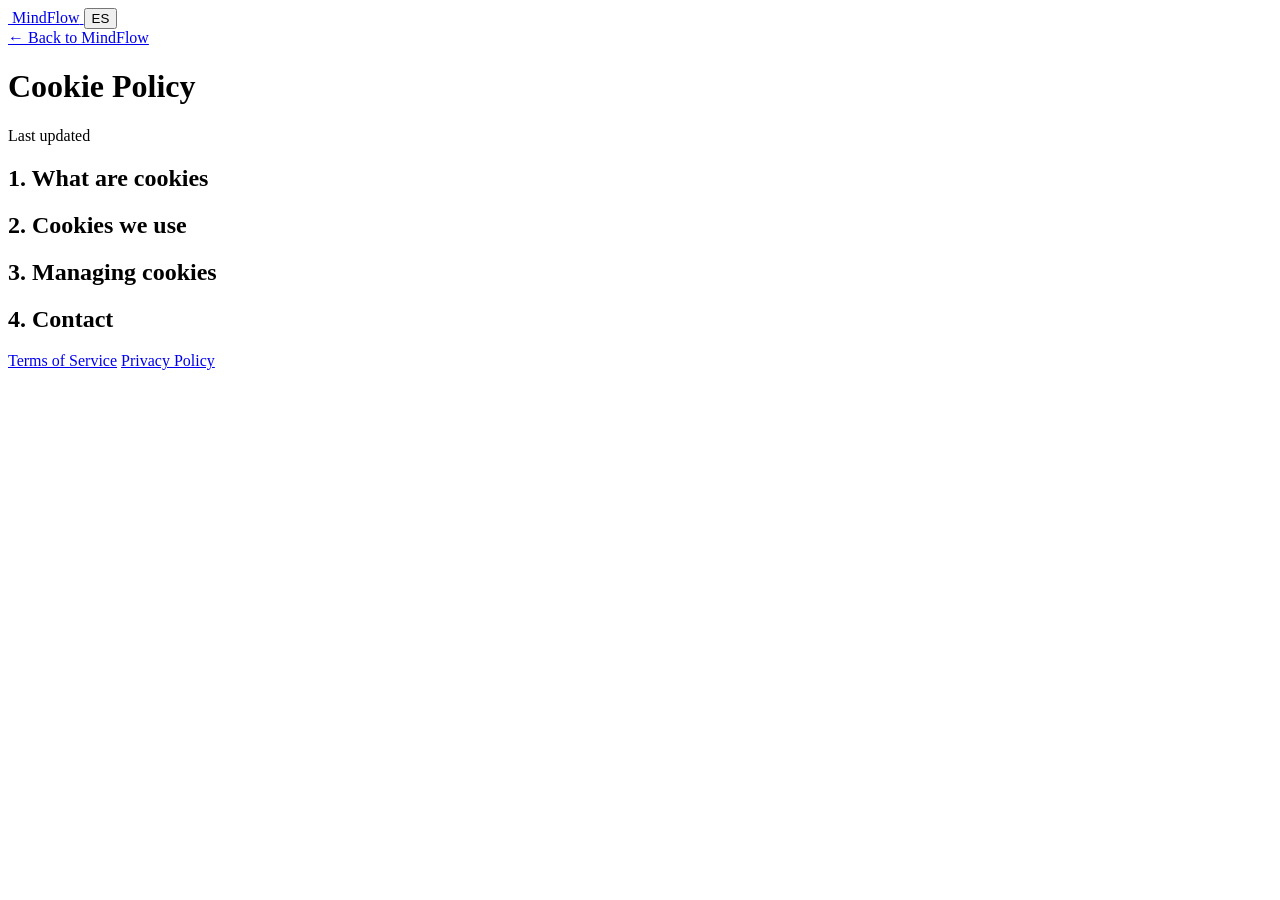
==== assets/legal/cookies.html @ 1a59778f "Add: cookie policy HTML document" ====
<!DOCTYPE html>
<html lang="en">
<head>
	<meta charset="UTF-8" />
	<meta name="viewport" content="width=device-width, initial-scale=1.0" />
	<title data-i18n="legalPages.cookies.title">Cookie Policy</title>
	<link rel="preconnect" href="https://fonts.googleapis.com" />
	<link rel="preconnect" href="https://fonts.gstatic.com" crossorigin />
	<link href="https://fonts.googleapis.com/css2?family=Inter:wght@400;500;600;700;800&display=swap" rel="stylesheet" />
	<link rel="stylesheet" href="../assets/styles.css" />
</head>
<body class="legal-page" data-legal-doc="cookies">
	<header class="legal-header">
		<a href="../index.html" class="navbar__logo">
			<img src="../assets/images/MindFlow_logo.png" alt="" class="logo-image" />
			<span class="logo-text">MindFlow</span>
		</a>
		<button type="button" class="lang-switch" data-lang-toggle aria-label="Switch language">
			<span data-i18n="lang.switch">ES</span>
		</button>
	</header>

	<main class="legal-doc">
		<a href="../index.html" class="legal-doc__back" data-i18n="legalPages.back">← Back to MindFlow</a>
		<h1 class="legal-doc__title" data-i18n="legalPages.cookies.title">Cookie Policy</h1>
		<p class="legal-doc__updated" data-i18n="legalPages.cookies.updated">Last updated</p>

		<article class="legal-doc__section">
			<h2 data-i18n="legalPages.cookies.s1Title">1. What are cookies</h2>
			<p data-i18n="legalPages.cookies.s1Text"></p>
		</article>
		<article class="legal-doc__section">
			<h2 data-i18n="legalPages.cookies.s2Title">2. Cookies we use</h2>
			<p data-i18n="legalPages.cookies.s2Text"></p>
		</article>
		<article class="legal-doc__section">
			<h2 data-i18n="legalPages.cookies.s3Title">3. Managing cookies</h2>
			<p data-i18n="legalPages.cookies.s3Text"></p>
		</article>
		<article class="legal-doc__section">
			<h2 data-i18n="legalPages.cookies.s4Title">4. Contact</h2>
			<p data-i18n="legalPages.cookies.s4Text"></p>
		</article>

		<nav class="legal-doc__nav" aria-label="Legal documents">
			<a href="terms.html" data-i18n="footer.terms">Terms of Service</a>
			<a href="privacy.html" data-i18n="footer.privacy">Privacy Policy</a>
		</nav>
	</main>

	<script src="../assets/script.js"></script>
</body>
</html>
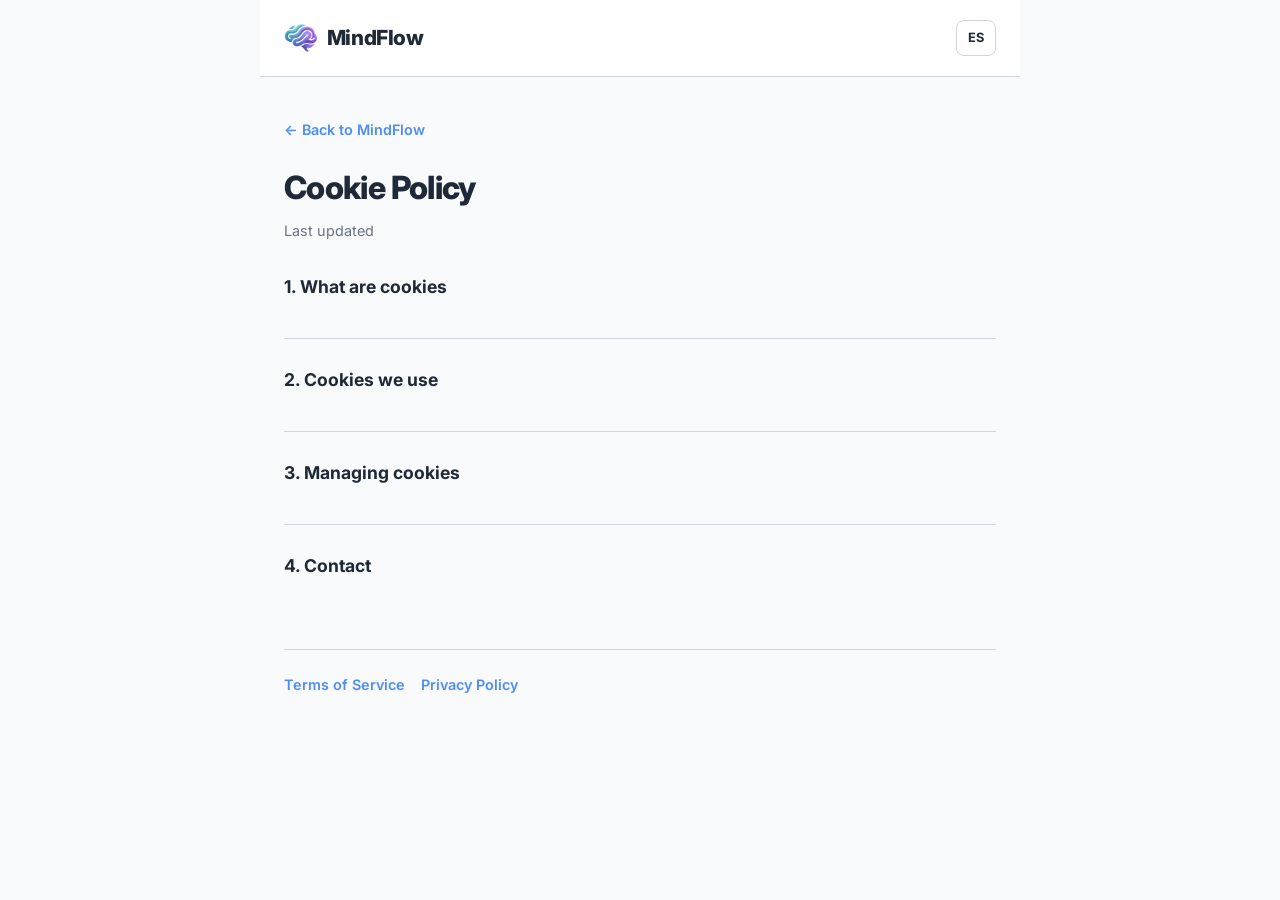
==== commit 75bec11e: "Update cookies.html" ====
--- a/assets/legal/cookies.html
+++ b/assets/legal/cookies.html
@@ -7,12 +7,12 @@
 	<link rel="preconnect" href="https://fonts.googleapis.com" />
 	<link rel="preconnect" href="https://fonts.gstatic.com" crossorigin />
 	<link href="https://fonts.googleapis.com/css2?family=Inter:wght@400;500;600;700;800&display=swap" rel="stylesheet" />
-	<link rel="stylesheet" href="../assets/styles.css" />
+	<link rel="stylesheet" href="../styles.css" />
 </head>
 <body class="legal-page" data-legal-doc="cookies">
 	<header class="legal-header">
-		<a href="../index.html" class="navbar__logo">
-			<img src="../assets/images/MindFlow_logo.png" alt="" class="logo-image" />
+		<a href="../../index.html" class="navbar__logo">
+			<img src="../images/MindFlow_logo.png" alt="" class="logo-image" />
 			<span class="logo-text">MindFlow</span>
 		</a>
 		<button type="button" class="lang-switch" data-lang-toggle aria-label="Switch language">
@@ -21,7 +21,7 @@
 	</header>
 
 	<main class="legal-doc">
-		<a href="../index.html" class="legal-doc__back" data-i18n="legalPages.back">← Back to MindFlow</a>
+		<a href="../../index.html" class="legal-doc__back" data-i18n="legalPages.back">← Back to MindFlow</a>
 		<h1 class="legal-doc__title" data-i18n="legalPages.cookies.title">Cookie Policy</h1>
 		<p class="legal-doc__updated" data-i18n="legalPages.cookies.updated">Last updated</p>
 
--- a/assets/styles.css
+++ b/assets/styles.css
@@ -0,0 +1,2014 @@
+:root {
+	--primary-blue: #4f8df5;
+	--primary-blue-dark: #3b7ae8;
+	--soft-green: #6ed3a3;
+	--accent-purple: #7c3aed;
+	--background: #f8fafc;
+	--surface-white: #ffffff;
+	--surface-blue: #e8f0fe;
+	--surface-mint: #e6f7ef;
+	--surface-violet: #ede9fe;
+	--surface-hero-top: #dce8ff;
+	--white: #ffffff;
+	--dark-text: #1f2937;
+	--gray-text: #6b7280;
+	--borders: #d1d5db;
+	--section-border: #cbd5e1;
+	--shadow-sm: 0 4px 14px rgba(31, 41, 55, 0.06);
+	--shadow-md: 0 12px 32px rgba(79, 141, 245, 0.14);
+	--shadow-lg: 0 24px 48px rgba(31, 41, 55, 0.12);
+	--ease-out-expo: cubic-bezier(0.16, 1, 0.3, 1);
+	--ease-spring: cubic-bezier(0.34, 1.56, 0.64, 1);
+}
+
+* {
+	box-sizing: border-box;
+	margin: 0;
+	padding: 0;
+}
+
+html,
+body {
+	width: 100%;
+}
+
+html {
+	scroll-behavior: smooth;
+}
+
+body {
+	font-family: "Inter", Arial, sans-serif;
+	background-color: var(--background);
+	color: var(--dark-text);
+	line-height: 1.5;
+}
+
+@media (prefers-reduced-motion: reduce) {
+	html {
+		scroll-behavior: auto;
+	}
+
+	*,
+	*::before,
+	*::after {
+		animation-duration: 0.01ms !important;
+		animation-iteration-count: 1 !important;
+		transition-duration: 0.01ms !important;
+	}
+}
+
+img {
+	display: block;
+	max-width: 100%;
+}
+
+a {
+	color: inherit;
+	text-decoration: none;
+}
+
+button {
+	font: inherit;
+}
+
+main,
+header,
+footer,
+section,
+nav {
+	width: 100%;
+}
+
+.site-header {
+	position: sticky;
+	top: 0;
+	z-index: 100;
+	background-color: rgba(255, 255, 255, 0.72);
+	border-bottom: 1px solid transparent;
+	backdrop-filter: blur(10px);
+	-webkit-backdrop-filter: blur(10px);
+	transition:
+		background-color 0.35s var(--ease-out-expo),
+		border-color 0.35s var(--ease-out-expo),
+		box-shadow 0.35s var(--ease-out-expo);
+}
+
+.site-header.is-scrolled {
+	background-color: rgba(255, 255, 255, 0.92);
+	border-bottom-color: var(--borders);
+	box-shadow: var(--shadow-sm);
+}
+
+.navbar {
+	max-width: 1200px;
+	margin: 0 auto;
+	padding: 1rem 1.5rem;
+	display: flex;
+	align-items: center;
+	justify-content: space-between;
+	gap: 1.5rem;
+}
+
+.navbar__logo {
+	display: inline-flex;
+	align-items: center;
+	gap: 0.55rem;
+	color: var(--dark-text);
+}
+
+.logo-image {
+	height: 34px;
+	width: auto;
+	object-fit: contain;
+}
+
+.logo-text {
+	font-size: 1.3rem;
+	font-weight: 800;
+	letter-spacing: -0.02em;
+}
+.navbar__menu {
+	list-style: none;
+	display: flex;
+	align-items: center;
+	gap: 2rem;
+}
+
+.navbar__menu a {
+	font-size: 0.95rem;
+	font-weight: 500;
+	color: var(--gray-text);
+	position: relative;
+	transition: color 0.25s ease;
+}
+
+.navbar__menu a::after {
+	content: "";
+	position: absolute;
+	left: 0;
+	bottom: -0.35rem;
+	width: 100%;
+	height: 2px;
+	background: linear-gradient(90deg, var(--primary-blue), var(--soft-green));
+	border-radius: 2px;
+	transform: scaleX(0);
+	transform-origin: left;
+	transition: transform 0.3s var(--ease-out-expo);
+}
+
+.navbar__menu a:hover,
+.navbar__menu a.is-active {
+	color: var(--dark-text);
+}
+
+.navbar__menu a:hover::after,
+.navbar__menu a.is-active::after {
+	transform: scaleX(1);
+}
+
+.navbar__actions {
+	display: flex;
+	align-items: center;
+	gap: 1rem;
+}
+
+.navbar__login {
+	font-size: 0.95rem;
+	font-weight: 600;
+	color: var(--dark-text);
+}
+
+.btn-signup {
+	display: inline-flex;
+	align-items: center;
+	justify-content: center;
+	padding: 0.65rem 1.1rem;
+	border-radius: 0.65rem;
+	background: linear-gradient(135deg, var(--primary-blue), #5b9cf8);
+	color: var(--white);
+	font-size: 0.92rem;
+	font-weight: 600;
+	border: 1px solid transparent;
+	box-shadow: 0 4px 14px rgba(79, 141, 245, 0.35);
+	transition:
+		transform 0.25s var(--ease-spring),
+		box-shadow 0.25s ease,
+		filter 0.25s ease;
+}
+
+.btn-signup:hover {
+	transform: translateY(-2px);
+	box-shadow: 0 8px 22px rgba(79, 141, 245, 0.45);
+	filter: brightness(1.05);
+}
+
+main {
+	scroll-snap-type: y proximity;
+}
+
+@media (prefers-reduced-motion: reduce) {
+	main {
+		scroll-snap-type: none;
+	}
+}
+
+.hero {
+	width: 100%;
+	position: relative;
+	overflow: hidden;
+}
+
+.hero__blobs {
+	position: absolute;
+	inset: 0;
+	pointer-events: none;
+	overflow: hidden;
+}
+
+.hero__blob {
+	position: absolute;
+	border-radius: 50%;
+	filter: blur(60px);
+	opacity: 0.55;
+	animation: blobFloat 14s ease-in-out infinite;
+}
+
+.hero__blob--1 {
+	width: 420px;
+	height: 420px;
+	background: rgba(79, 141, 245, 0.45);
+	top: -8%;
+	right: -5%;
+}
+
+.hero__blob--2 {
+	width: 320px;
+	height: 320px;
+	background: rgba(110, 211, 163, 0.4);
+	bottom: 5%;
+	left: -8%;
+	animation-delay: -4s;
+}
+
+.hero__blob--3 {
+	width: 260px;
+	height: 260px;
+	background: rgba(124, 58, 237, 0.25);
+	top: 40%;
+	left: 35%;
+	animation-delay: -7s;
+}
+
+.hero-animate .hero__badge {
+	animation: fadeUp 0.7s var(--ease-out-expo) 0.1s both;
+}
+
+.hero-animate .hero__heading {
+	animation: fadeUp 0.8s var(--ease-out-expo) 0.2s both;
+}
+
+.hero-animate .hero__description {
+	animation: fadeUp 0.8s var(--ease-out-expo) 0.35s both;
+}
+
+.hero-animate .hero__stats {
+	animation: fadeUp 0.8s var(--ease-out-expo) 0.5s both;
+}
+
+.hero-animate .hero__actions {
+	animation: fadeUp 0.8s var(--ease-out-expo) 0.65s both;
+}
+
+.hero-animate .hero__card {
+	animation: fadeUpScale 1s var(--ease-out-expo) 0.4s both;
+}
+
+.hero__container {
+	max-width: 1200px;
+	margin: 0 auto;
+	display: grid;
+	grid-template-columns: 1fr 1fr;
+	gap: 3rem;
+	align-items: center;
+}
+
+.hero__content {
+	display: flex;
+	flex-direction: column;
+	gap: 1.5rem;
+}
+
+.hero__badge {
+	display: inline-flex;
+	width: fit-content;
+	padding: 0.5rem 1rem;
+	background-color: rgba(79, 141, 245, 0.1);
+	border-radius: 2rem;
+	border: 1px solid rgba(79, 141, 245, 0.2);
+}
+
+.hero__badge span {
+	font-size: 0.85rem;
+	font-weight: 600;
+	color: var(--primary-blue);
+	letter-spacing: 0.01em;
+}
+
+.hero__heading {
+	font-size: 3rem;
+	font-weight: 800;
+	line-height: 1.2;
+	color: var(--dark-text);
+	letter-spacing: -0.02em;
+}
+
+.hero__gradient {
+	background: linear-gradient(135deg, var(--primary-blue) 0%, var(--soft-green) 100%);
+	-webkit-background-clip: text;
+	background-clip: text;
+	-webkit-text-fill-color: transparent;
+	display: inline;
+}
+
+.hero__description {
+	font-size: 1.1rem;
+	color: var(--gray-text);
+	line-height: 1.6;
+	max-width: 500px;
+}
+
+.hero__actions {
+	display: flex;
+	gap: 1rem;
+	margin-top: 1rem;
+}
+
+.btn-primary,
+.btn-secondary {
+	display: inline-flex;
+	align-items: center;
+	justify-content: center;
+	padding: 0.85rem 2rem;
+	border-radius: 0.75rem;
+	font-size: 1rem;
+	font-weight: 600;
+	border: none;
+	cursor: pointer;
+	transition: all 0.3s ease;
+}
+
+.btn-primary {
+	background: linear-gradient(135deg, var(--primary-blue), #5ca0f8);
+	color: var(--white);
+	box-shadow: 0 6px 20px rgba(79, 141, 245, 0.4);
+	position: relative;
+	overflow: hidden;
+}
+
+.btn-primary::after {
+	content: "";
+	position: absolute;
+	inset: 0;
+	background: linear-gradient(105deg, transparent 40%, rgba(255, 255, 255, 0.35) 50%, transparent 60%);
+	transform: translateX(-120%);
+	transition: transform 0.55s ease;
+}
+
+.btn-primary:hover {
+	transform: translateY(-3px);
+	box-shadow: 0 12px 28px rgba(79, 141, 245, 0.45);
+}
+
+.btn-primary:hover::after {
+	transform: translateX(120%);
+}
+
+.btn-secondary {
+	background-color: rgba(255, 255, 255, 0.7);
+	color: var(--dark-text);
+	border: 2px solid var(--borders);
+	backdrop-filter: blur(4px);
+}
+
+.btn-secondary:hover {
+	border-color: var(--primary-blue);
+	color: var(--primary-blue);
+	transform: translateY(-3px);
+	box-shadow: var(--shadow-sm);
+}
+
+.hero__card {
+	background-color: var(--white);
+	border-radius: 1.25rem;
+	padding: 1.5rem;
+	box-shadow: var(--shadow-lg);
+	border: 1px solid rgba(255, 255, 255, 0.8);
+	position: relative;
+}
+
+.hero__card::before {
+	content: "";
+	position: absolute;
+	inset: -1px;
+	border-radius: inherit;
+	padding: 1px;
+	background: linear-gradient(135deg, rgba(79, 141, 245, 0.4), rgba(110, 211, 163, 0.4));
+	-webkit-mask: linear-gradient(#fff 0 0) content-box, linear-gradient(#fff 0 0);
+	mask: linear-gradient(#fff 0 0) content-box, linear-gradient(#fff 0 0);
+	-webkit-mask-composite: xor;
+	mask-composite: exclude;
+	pointer-events: none;
+}
+
+.hero__card.is-floating {
+	animation: cardFloat 5s ease-in-out infinite;
+}
+
+@keyframes cardFloat {
+	0%,
+	100% {
+		transform: translateY(0);
+	}
+	50% {
+		transform: translateY(-12px);
+	}
+}
+
+.hero__card-header {
+	display: flex;
+	justify-content: space-between;
+	align-items: center;
+	margin-bottom: 1rem;
+	padding-bottom: 1rem;
+	border-bottom: 1px solid var(--borders);
+}
+
+.hero__card-date {
+	font-size: 0.85rem;
+	font-weight: 600;
+	color: var(--gray-text);
+	text-transform: uppercase;
+	letter-spacing: 0.05em;
+}
+
+.hero__card-mood {
+	font-size: 0.9rem;
+	font-weight: 600;
+	color: var(--primary-blue);
+	display: inline-flex;
+	align-items: center;
+	gap: 0.35rem;
+}
+
+.hero__card-text {
+	font-size: 0.95rem;
+	color: var(--dark-text);
+	line-height: 1.6;
+	margin-bottom: 1rem;
+}
+
+.hero__card-tags {
+	display: flex;
+	gap: 0.5rem;
+}
+
+.tag {
+	display: inline-flex;
+	padding: 0.35rem 0.75rem;
+	background-color: rgba(110, 211, 163, 0.15);
+	border-radius: 0.5rem;
+	font-size: 0.8rem;
+	font-weight: 500;
+	color: var(--soft-green);
+}
+
+.features__container {
+	max-width: 1200px;
+	margin: 0 auto;
+}
+
+.features__header {
+	text-align: center;
+	margin-bottom: 4rem;
+}
+
+.features__title {
+	font-size: 2.5rem;
+	font-weight: 800;
+	color: var(--dark-text);
+	letter-spacing: -0.02em;
+	line-height: 1.3;
+	max-width: 600px;
+	margin: 0 auto;
+}
+
+.features__grid {
+	display: grid;
+	grid-template-columns: repeat(auto-fit, minmax(350px, 1fr));
+	gap: 2rem;
+}
+
+.feature-card {
+	display: flex;
+	flex-direction: column;
+	align-items: flex-start;
+	padding: 2rem;
+	border-radius: 1.15rem;
+	border: 1px solid var(--borders);
+	background-color: #fafbfc;
+	transition:
+		transform 0.35s var(--ease-out-expo),
+		box-shadow 0.35s ease,
+		border-color 0.35s ease;
+}
+
+.feature-card:hover {
+	border-color: rgba(79, 141, 245, 0.45);
+	box-shadow: var(--shadow-md);
+	transform: translateY(-6px) scale(1.01);
+}
+
+.feature-card__icon {
+	width: 46px;
+	height: 46px;
+	margin-bottom: 1rem;
+	display: inline-flex;
+	align-items: center;
+	justify-content: center;
+	color: var(--primary-blue);
+	background-color: rgba(79, 141, 245, 0.08);
+	border-radius: 0.75rem;
+}
+
+.icon {
+	width: 26px;
+	height: 26px;
+	flex-shrink: 0;
+}
+
+.icon--sm {
+	width: 18px;
+	height: 18px;
+}
+
+.feature-card__title {
+	font-size: 1.1rem;
+	font-weight: 700;
+	color: var(--dark-text);
+	margin-bottom: 0.75rem;
+}
+
+.feature-card__description {
+	font-size: 0.95rem;
+	color: var(--gray-text);
+	line-height: 1.6;
+}
+
+
+.journey {
+	background-color: var(--background);
+	padding: 5rem 1.5rem;
+}
+
+.journey__container {
+	max-width: 1200px;
+	margin: 0 auto;
+	display: grid;
+	grid-template-columns: 1fr 1fr;
+	gap: 4rem;
+	align-items: center;
+}
+
+.journey__content {
+	display: flex;
+	flex-direction: column;
+	gap: 1.5rem;
+}
+
+.journey__title {
+	font-size: 2.2rem;
+	font-weight: 800;
+	color: var(--dark-text);
+	letter-spacing: -0.02em;
+	line-height: 1.2;
+}
+
+.journey__description {
+	font-size: 1rem;
+	color: var(--gray-text);
+	line-height: 1.7;
+}
+
+.journey__list {
+	list-style: none;
+	display: flex;
+	flex-direction: column;
+	gap: 0.75rem;
+}
+
+.journey__list-item {
+	font-size: 0.95rem;
+	color: var(--dark-text);
+	padding-left: 1.5rem;
+	position: relative;
+}
+
+.journey__list-item::before {
+	content: "✓";
+	position: absolute;
+	left: 0;
+	color: var(--soft-green);
+	font-weight: 700;
+	font-size: 1.1rem;
+}
+
+.journey__cards {
+	display: flex;
+	flex-direction: column;
+	gap: 1.5rem;
+}
+
+.journey-card {
+	display: flex;
+	align-items: flex-start;
+	gap: 1.5rem;
+	padding: 1.5rem;
+	border-radius: 0.75rem;
+	border: 1px solid var(--borders);
+	background-color: var(--white);
+	transition: all 0.3s ease;
+}
+
+.journey-card:hover {
+	border-color: var(--primary-blue);
+	box-shadow: 0 8px 16px rgba(79, 141, 245, 0.1);
+	transform: translateX(4px);
+}
+
+.journey-card__number {
+	font-size: 1.8rem;
+	font-weight: 800;
+	color: var(--primary-blue);
+	display: flex;
+	align-items: center;
+	justify-content: center;
+	min-width: 50px;
+	height: 50px;
+	border-radius: 50%;
+	background-color: rgba(79, 141, 245, 0.1);
+}
+
+.journey-card__title {
+	font-size: 1.05rem;
+	font-weight: 700;
+	color: var(--dark-text);
+	margin-bottom: 0.5rem;
+}
+
+.journey-card__text {
+	font-size: 0.9rem;
+	color: var(--gray-text);
+	line-height: 1.6;
+}
+
+
+.analytics__container {
+	max-width: 1200px;
+	margin: 0 auto;
+}
+
+.analytics__header {
+	text-align: center;
+	max-width: 700px;
+	margin: 0 auto 2.5rem;
+}
+
+.analytics__title {
+	font-size: 2.4rem;
+	font-weight: 800;
+	letter-spacing: -0.02em;
+	line-height: 1.2;
+	color: var(--dark-text);
+	margin-bottom: 0.75rem;
+}
+
+.analytics__description {
+	font-size: 1rem;
+	line-height: 1.7;
+	color: var(--gray-text);
+}
+
+.analytics__panel {
+	background-color: #f9fbff;
+	border: 1px solid var(--borders);
+	border-radius: 1rem;
+	padding: 1.5rem;
+	box-shadow: 0 14px 30px rgba(31, 41, 55, 0.06);
+}
+
+.analytics__panel-head {
+	display: flex;
+	align-items: center;
+	justify-content: space-between;
+	gap: 1rem;
+	margin-bottom: 1rem;
+}
+
+.analytics__panel-title {
+	font-size: 1.15rem;
+	font-weight: 700;
+	color: var(--dark-text);
+}
+
+.analytics__period {
+	font-size: 0.85rem;
+	font-weight: 600;
+	color: var(--primary-blue);
+	background-color: rgba(79, 141, 245, 0.12);
+	padding: 0.35rem 0.65rem;
+	border-radius: 999px;
+}
+
+.analytics__chart-wrap {
+	background-color: var(--white);
+	border: 1px solid var(--borders);
+	border-radius: 0.85rem;
+	padding: 1rem;
+}
+
+.analytics__chart {
+	width: 100%;
+	height: auto;
+	display: block;
+}
+
+.axis-line {
+	stroke: #9ca3af;
+	stroke-width: 1.4;
+}
+
+.grid-line {
+	stroke: #e5e7eb;
+	stroke-width: 1;
+	stroke-dasharray: 3 4;
+}
+
+.trend-line {
+	fill: none;
+	stroke: var(--primary-blue);
+	stroke-width: 4;
+	stroke-linecap: round;
+	stroke-linejoin: round;
+}
+
+.trend-fill {
+	fill: none;
+	stroke: rgba(110, 211, 163, 0.35);
+	stroke-width: 9;
+	stroke-linecap: round;
+	stroke-linejoin: round;
+}
+
+.trend-point {
+	fill: var(--white);
+	stroke: var(--primary-blue);
+	stroke-width: 3;
+}
+
+.analytics__labels {
+	display: grid;
+	grid-template-columns: repeat(7, 1fr);
+	gap: 0.25rem;
+	padding: 0.25rem 0.35rem 0;
+	font-size: 0.85rem;
+	font-weight: 600;
+	color: var(--gray-text);
+	text-align: center;
+}
+
+.cta__box {
+	width: 100%;
+	position: relative;
+	overflow: hidden;
+	background: linear-gradient(135deg, #4f8df5 0%, #3d7de8 45%, #2d9a6a 100%);
+	background-size: 200% 200%;
+	border-radius: 1.5rem;
+	padding: 3.25rem 2rem;
+	text-align: center;
+	box-shadow: 0 20px 50px rgba(79, 141, 245, 0.35);
+	animation: gradientShift 8s ease infinite;
+}
+
+.cta__box::before {
+	content: "";
+	position: absolute;
+	width: 200%;
+	height: 200%;
+	top: -50%;
+	left: -50%;
+	background: radial-gradient(circle, rgba(255, 255, 255, 0.12) 0%, transparent 55%);
+	animation: ctaShine 6s linear infinite;
+	pointer-events: none;
+}
+
+.cta__title,
+.cta__text,
+.cta__button {
+	position: relative;
+	z-index: 1;
+}
+
+.cta__title {
+	font-size: 2.35rem;
+	line-height: 1.2;
+	font-weight: 800;
+	letter-spacing: -0.02em;
+	color: var(--white);
+	margin-bottom: 0.9rem;
+}
+
+.cta__text {
+	font-size: 1.02rem;
+	line-height: 1.7;
+	color: rgba(255, 255, 255, 0.92);
+	max-width: 620px;
+	margin: 0 auto 1.6rem;
+}
+
+.cta__button {
+	display: inline-flex;
+	align-items: center;
+	justify-content: center;
+	gap: 0.4rem;
+	padding: 0.95rem 1.75rem;
+	border-radius: 0.85rem;
+	background-color: var(--white);
+	color: var(--primary-blue);
+	font-size: 0.96rem;
+	font-weight: 700;
+	border: 1px solid transparent;
+	box-shadow: 0 8px 24px rgba(0, 0, 0, 0.15);
+	transition:
+		transform 0.3s var(--ease-spring),
+		box-shadow 0.3s ease,
+		background-color 0.3s ease;
+}
+
+.cta__button::after {
+	content: "→";
+	transition: transform 0.3s var(--ease-spring);
+}
+
+.cta__button:hover {
+	transform: translateY(-3px) scale(1.03);
+	box-shadow: 0 14px 32px rgba(0, 0, 0, 0.2);
+	background-color: #f8fafc;
+}
+
+.cta__button:hover::after {
+	transform: translateX(4px);
+}
+
+
+.site-footer {
+	background-color: #f1f5f9;
+	border-top: 3px solid var(--section-border);
+	padding: 4rem 1.5rem 2.2rem;
+}
+
+.footer__container {
+	max-width: 1200px;
+	margin: 0 auto;
+	display: grid;
+	grid-template-columns: 1.2fr 2fr;
+	gap: 3rem;
+}
+
+.footer__brand {
+	display: flex;
+	flex-direction: column;
+	gap: 1rem;
+}
+
+.footer__logo {
+	display: inline-flex;
+	align-items: center;
+	gap: 0.55rem;
+	color: var(--dark-text);
+}
+
+.footer__description {
+	font-size: 0.95rem;
+	line-height: 1.7;
+	color: var(--gray-text);
+	max-width: 340px;
+}
+
+.footer__columns {
+	display: grid;
+	grid-template-columns: repeat(3, minmax(140px, 1fr));
+	gap: 2rem;
+}
+
+.footer__title {
+	font-size: 0.95rem;
+	font-weight: 700;
+	color: var(--dark-text);
+	margin-bottom: 0.9rem;
+}
+
+.footer__list {
+	list-style: none;
+	display: flex;
+	flex-direction: column;
+	gap: 0.65rem;
+}
+
+.footer__list a {
+	font-size: 0.92rem;
+	color: var(--gray-text);
+	transition: color 0.2s ease;
+}
+
+.footer__list a:hover {
+	color: var(--dark-text);
+}
+.navbar__menu a.is-active {
+	color: var(--primary-blue);
+	font-weight: 700;
+}
+
+.navbar__panel {
+	display: flex;
+	align-items: center;
+	justify-content: flex-end;
+	gap: 2rem;
+	flex: 1;
+}
+
+.navbar__toggle {
+	display: none;
+	flex-direction: column;
+	gap: 5px;
+	padding: 0.4rem;
+	background: none;
+	border: none;
+	cursor: pointer;
+}
+
+.navbar__toggle-bar {
+	width: 22px;
+	height: 2px;
+	background-color: var(--dark-text);
+	border-radius: 2px;
+}
+
+.lang-switch {
+	display: inline-flex;
+	align-items: center;
+	justify-content: center;
+	min-width: 2.5rem;
+	padding: 0.45rem 0.65rem;
+	border-radius: 0.5rem;
+	border: 1px solid var(--borders);
+	background: var(--white);
+	font-size: 0.8rem;
+	font-weight: 700;
+	color: var(--dark-text);
+	cursor: pointer;
+	transition: border-color 0.2s ease, color 0.2s ease;
+}
+
+.lang-switch:hover {
+	border-color: var(--primary-blue);
+	color: var(--primary-blue);
+}
+
+.hero__stats {
+	display: grid;
+	grid-template-columns: repeat(3, 1fr);
+	gap: 0.75rem;
+}
+
+.stat-pill {
+	display: flex;
+	flex-direction: column;
+	gap: 0.2rem;
+	padding: 0.75rem;
+	border-radius: 0.65rem;
+	background: var(--white);
+	border: 1px solid var(--borders);
+}
+
+.stat-pill strong {
+	font-size: 1.15rem;
+	font-weight: 800;
+	color: var(--primary-blue);
+	line-height: 1.2;
+}
+
+.stat-pill span {
+	font-size: 0.72rem;
+	color: var(--gray-text);
+	line-height: 1.35;
+}
+
+.section-block {
+	min-height: 100vh;
+	min-height: 100dvh;
+	display: flex;
+	flex-direction: column;
+	align-items: stretch;
+	padding: clamp(3.5rem, 9vh, 5.5rem) 1.5rem;
+	position: relative;
+	border-top: 3px solid var(--section-border);
+	scroll-snap-align: start;
+	scroll-snap-stop: normal;
+	box-sizing: border-box;
+}
+
+.section-block__container {
+	width: 100%;
+	max-width: 1200px;
+	margin: 0 auto;
+	margin-block: auto;
+	flex-shrink: 0;
+}
+
+.section-block--hero {
+	border-top: none;
+	background: linear-gradient(180deg, var(--surface-hero-top) 0%, var(--background) 100%);
+}
+
+.section-block--white {
+	background-color: var(--surface-white);
+}
+
+.section-block--blue {
+	background-color: var(--surface-blue);
+}
+
+.section-block--mint {
+	background-color: var(--surface-mint);
+}
+
+.section-block--violet {
+	background-color: var(--surface-violet);
+}
+
+.section-block--blue .problem-card,
+.section-block--blue .step-card,
+.section-block--blue .analytics__panel,
+.section-block--white .step-card,
+.section-block--white .feature-card,
+.section-block--white .team-card,
+.section-block--mint .diff-list__item,
+.section-block--mint .pricing-card,
+.section-block--violet .product-video__frame {
+	background-color: var(--white);
+	box-shadow: 0 4px 14px rgba(31, 41, 55, 0.06);
+}
+
+.section-block__header {
+	margin-bottom: 2.5rem;
+	max-width: 640px;
+}
+
+.section-block__header--center {
+	text-align: center;
+	margin-left: auto;
+	margin-right: auto;
+}
+
+.eyebrow {
+	font-size: 0.8rem;
+	font-weight: 700;
+	text-transform: uppercase;
+	letter-spacing: 0.08em;
+	color: var(--primary-blue);
+	margin-bottom: 0.5rem;
+}
+
+.section-block__title {
+	font-size: 2.25rem;
+	font-weight: 800;
+	letter-spacing: -0.02em;
+	line-height: 1.2;
+	color: var(--dark-text);
+	margin-bottom: 0.75rem;
+}
+
+.section-block__description {
+	font-size: 1rem;
+	color: var(--gray-text);
+	line-height: 1.7;
+}
+
+.problem__grid {
+	display: grid;
+	grid-template-columns: repeat(3, 1fr);
+	gap: 1.25rem;
+}
+
+.problem-card {
+	padding: 1.5rem;
+	border-radius: 1rem;
+	border: 1px solid var(--borders);
+	background: #fafbfc;
+}
+
+.problem-card__icon {
+	font-size: 0.85rem;
+	font-weight: 800;
+	color: var(--primary-blue);
+	margin-bottom: 0.75rem;
+}
+
+.problem-card h3 {
+	font-size: 1.05rem;
+	font-weight: 700;
+	margin-bottom: 0.5rem;
+}
+
+.problem-card p {
+	font-size: 0.92rem;
+	color: var(--gray-text);
+	line-height: 1.6;
+}
+
+.steps {
+	display: grid;
+	grid-template-columns: 1fr auto 1fr auto 1fr;
+	gap: 0.75rem;
+	align-items: stretch;
+}
+
+.step-card {
+	padding: 1.5rem;
+	border-radius: 1rem;
+	border: 1px solid var(--borders);
+	background: var(--white);
+	text-align: center;
+}
+
+.step-card__visual {
+	position: relative;
+	display: flex;
+	flex-direction: column;
+	align-items: center;
+	gap: 0.75rem;
+	margin-bottom: 1rem;
+}
+
+.step-card__number {
+	position: absolute;
+	top: -0.25rem;
+	left: 50%;
+	transform: translateX(-50%);
+	font-size: 0.7rem;
+	font-weight: 800;
+	color: var(--white);
+	background: var(--primary-blue);
+	width: 1.4rem;
+	height: 1.4rem;
+	border-radius: 50%;
+	display: flex;
+	align-items: center;
+	justify-content: center;
+}
+
+.step-card h3 {
+	font-size: 1.05rem;
+	font-weight: 700;
+	margin-bottom: 0.5rem;
+}
+
+.step-card p {
+	font-size: 0.9rem;
+	color: var(--gray-text);
+	line-height: 1.6;
+}
+
+.steps__connector {
+	width: 2rem;
+	align-self: center;
+	height: 2px;
+	background: linear-gradient(90deg, var(--primary-blue), var(--soft-green));
+	border-radius: 2px;
+}
+
+.differentiation__layout {
+	display: grid;
+	grid-template-columns: 1fr 1.1fr;
+	gap: 3rem;
+	align-items: center;
+}
+
+.diff-list {
+	list-style: none;
+	display: flex;
+	flex-direction: column;
+	gap: 1rem;
+}
+
+.diff-list__item {
+	display: flex;
+	gap: 1rem;
+	padding: 1rem 1.25rem;
+	border-radius: 0.75rem;
+	border: 1px solid var(--borders);
+	background: #fafbfc;
+}
+
+.diff-list__check {
+	flex-shrink: 0;
+	width: 1.75rem;
+	height: 1.75rem;
+	border-radius: 50%;
+	background: rgba(110, 211, 163, 0.2);
+	color: #2d9a6a;
+	display: flex;
+	align-items: center;
+	justify-content: center;
+	font-weight: 800;
+	font-size: 0.9rem;
+}
+
+.diff-list__item strong {
+	display: block;
+	font-size: 0.98rem;
+	margin-bottom: 0.25rem;
+}
+
+.diff-list__item p {
+	font-size: 0.9rem;
+	color: var(--gray-text);
+	line-height: 1.55;
+}
+
+.feature-card--premium {
+	position: relative;
+	border-color: rgba(124, 58, 237, 0.25);
+}
+
+.feature-card__badge {
+	position: absolute;
+	top: 1rem;
+	right: 1rem;
+	font-size: 0.68rem;
+	font-weight: 700;
+	text-transform: uppercase;
+	letter-spacing: 0.05em;
+	padding: 0.2rem 0.5rem;
+	border-radius: 999px;
+	background: rgba(124, 58, 237, 0.12);
+	color: var(--accent-purple);
+}
+
+.pricing__grid {
+	display: grid;
+	grid-template-columns: repeat(2, minmax(280px, 1fr));
+	gap: 1.5rem;
+	max-width: 900px;
+	margin: 0 auto;
+}
+
+.pricing-card {
+	position: relative;
+	padding: 2rem 1.75rem;
+	border-radius: 1rem;
+	border: 1px solid var(--borders);
+	background: var(--white);
+	display: flex;
+	flex-direction: column;
+}
+
+.pricing-card--featured {
+	border-color: var(--accent-purple);
+	box-shadow: 0 12px 32px rgba(124, 58, 237, 0.12);
+}
+
+.pricing-card__badge {
+	position: absolute;
+	top: -0.65rem;
+	left: 50%;
+	transform: translateX(-50%);
+	padding: 0.3rem 0.85rem;
+	border-radius: 999px;
+	background: var(--accent-purple);
+	color: var(--white);
+	font-size: 0.68rem;
+	font-weight: 700;
+	text-transform: uppercase;
+	letter-spacing: 0.06em;
+	white-space: nowrap;
+}
+
+.pricing-card__name {
+	font-size: 1.25rem;
+	font-weight: 800;
+	margin-bottom: 0.5rem;
+}
+
+.pricing-card__name--accent {
+	color: var(--accent-purple);
+}
+
+.pricing-card__price {
+	font-size: 2.5rem;
+	font-weight: 800;
+	line-height: 1;
+	margin-bottom: 0.5rem;
+}
+
+.pricing-card__price small {
+	font-size: 1rem;
+	font-weight: 500;
+	color: var(--gray-text);
+}
+
+.pricing-card__tagline {
+	font-size: 0.92rem;
+	color: var(--gray-text);
+	line-height: 1.55;
+	margin-bottom: 1.25rem;
+	padding-bottom: 1.25rem;
+	border-bottom: 1px solid var(--borders);
+}
+
+.pricing-card__features {
+	list-style: none;
+	flex: 1;
+	display: flex;
+	flex-direction: column;
+	gap: 0.65rem;
+	margin-bottom: 1.5rem;
+}
+
+.pricing-card__feature {
+	display: flex;
+	gap: 0.6rem;
+	font-size: 0.88rem;
+	line-height: 1.45;
+}
+
+.pricing-card__feature--excluded {
+	color: var(--gray-text);
+	text-decoration: line-through;
+	opacity: 0.75;
+}
+
+.pricing-card__icon {
+	flex-shrink: 0;
+	width: 1.1rem;
+	text-align: center;
+	font-weight: 700;
+}
+
+.pricing-card__icon--yes {
+	color: #2d9a6a;
+}
+
+.pricing-card__icon--no {
+	color: #9ca3af;
+}
+
+.pricing-card__btn {
+	display: flex;
+	align-items: center;
+	justify-content: center;
+	width: 100%;
+	padding: 0.85rem 1rem;
+	border-radius: 0.65rem;
+	font-size: 0.95rem;
+	font-weight: 700;
+	border: none;
+	cursor: pointer;
+	text-align: center;
+	transition: transform 0.2s ease, box-shadow 0.2s ease;
+}
+
+.pricing-card__btn--muted {
+	background: #f3f4f6;
+	color: var(--gray-text);
+	cursor: default;
+}
+
+.pricing-card__btn--gradient {
+	background: linear-gradient(90deg, var(--primary-blue), var(--soft-green));
+	color: var(--white);
+}
+
+.pricing-card__btn--gradient:hover {
+	transform: translateY(-2px);
+	box-shadow: 0 8px 20px rgba(79, 141, 245, 0.35);
+}
+
+.team__grid {
+	display: grid;
+	grid-template-columns: repeat(auto-fit, minmax(180px, 1fr));
+	gap: 1.25rem;
+}
+
+.team-card {
+	text-align: center;
+	padding: 1.25rem;
+	border-radius: 1rem;
+	border: 1px solid var(--borders);
+	background: #fafbfc;
+	transition: box-shadow 0.25s ease, transform 0.25s ease;
+}
+
+.team-card:hover {
+	box-shadow: 0 10px 24px rgba(31, 41, 55, 0.08);
+	transform: translateY(-3px);
+}
+
+.team-card__photo,
+.team-card__avatar-fallback {
+	width: 96px;
+	height: 96px;
+	border-radius: 50%;
+	object-fit: cover;
+	margin: 0 auto 1rem;
+	border: 3px solid var(--white);
+	box-shadow: 0 4px 12px rgba(0, 0, 0, 0.1);
+}
+
+.team-card__avatar-fallback {
+	display: flex;
+	align-items: center;
+	justify-content: center;
+	background: linear-gradient(135deg, var(--primary-blue), var(--soft-green));
+	color: var(--white);
+	font-size: 1.25rem;
+	font-weight: 800;
+}
+
+.team-card h3 {
+	font-size: 1rem;
+	font-weight: 700;
+	margin-bottom: 0.25rem;
+}
+
+.team-card p {
+	font-size: 0.85rem;
+	color: var(--gray-text);
+}
+
+.product-video__layout {
+	display: grid;
+	grid-template-columns: 1fr 1.15fr;
+	gap: 2.5rem;
+	align-items: center;
+}
+
+.product-video__bullets {
+	list-style: none;
+	margin: 1.25rem 0;
+	display: flex;
+	flex-direction: column;
+	gap: 0.65rem;
+}
+
+.product-video__bullets li {
+	font-size: 0.95rem;
+	color: var(--dark-text);
+	padding-left: 1.35rem;
+	position: relative;
+	line-height: 1.5;
+}
+
+.product-video__bullets li::before {
+	content: "▸";
+	position: absolute;
+	left: 0;
+	color: var(--accent-purple);
+	font-weight: 700;
+}
+
+.product-video__external {
+	display: inline-flex;
+	font-size: 0.92rem;
+	font-weight: 600;
+	color: var(--accent-purple);
+}
+
+.product-video__external:hover {
+	text-decoration: underline;
+}
+
+.product-video__frame {
+	border-radius: 1rem;
+	overflow: hidden;
+	border: 3px solid rgba(124, 58, 237, 0.35);
+	box-shadow: 0 20px 40px rgba(124, 58, 237, 0.15);
+	aspect-ratio: 16 / 9;
+	background: #1f2937;
+}
+
+.product-video__frame iframe {
+	width: 100%;
+	height: 100%;
+	border: 0;
+	display: block;
+}
+
+.legal-page {
+	background: var(--background);
+	min-height: 100vh;
+}
+
+.legal-header {
+	max-width: 760px;
+	margin: 0 auto;
+	padding: 1.25rem 1.5rem;
+	display: flex;
+	align-items: center;
+	justify-content: space-between;
+	border-bottom: 1px solid var(--borders);
+	background: var(--white);
+}
+
+.legal-doc {
+	max-width: 760px;
+	margin: 0 auto;
+	padding: 2.5rem 1.5rem 4rem;
+}
+
+.legal-doc__back {
+	display: inline-block;
+	font-size: 0.9rem;
+	font-weight: 600;
+	color: var(--primary-blue);
+	margin-bottom: 1.5rem;
+}
+
+.legal-doc__back:hover {
+	text-decoration: underline;
+}
+
+.legal-doc__title {
+	font-size: 2rem;
+	font-weight: 800;
+	letter-spacing: -0.02em;
+	margin-bottom: 0.5rem;
+	color: var(--dark-text);
+}
+
+.legal-doc__updated {
+	font-size: 0.9rem;
+	color: var(--gray-text);
+	margin-bottom: 2rem;
+}
+
+.legal-doc__section {
+	margin-bottom: 1.75rem;
+	padding-bottom: 1.75rem;
+	border-bottom: 1px solid var(--borders);
+}
+
+.legal-doc__section:last-of-type {
+	border-bottom: none;
+}
+
+.legal-doc__section h2 {
+	font-size: 1.1rem;
+	font-weight: 700;
+	margin-bottom: 0.6rem;
+	color: var(--dark-text);
+}
+
+.legal-doc__section p {
+	font-size: 0.95rem;
+	line-height: 1.75;
+	color: var(--gray-text);
+}
+
+.legal-doc__nav {
+	display: flex;
+	flex-wrap: wrap;
+	gap: 1rem;
+	margin-top: 2rem;
+	padding-top: 1.5rem;
+	border-top: 1px solid var(--borders);
+}
+
+.legal-doc__nav a {
+	font-size: 0.9rem;
+	font-weight: 600;
+	color: var(--primary-blue);
+}
+
+.legal-doc__nav a:hover {
+	text-decoration: underline;
+}
+
+.footer__email {
+	display: block;
+	font-size: 0.85rem;
+	color: var(--gray-text);
+	margin-top: 0.15rem;
+}
+
+.footer__bottom {
+	border-top: 1px solid var(--borders);
+	margin-top: 2.5rem;
+	padding-top: 1.25rem;
+	text-align: center;
+	max-width: 1200px;
+	margin-left: auto;
+	margin-right: auto;
+	padding-left: 1.5rem;
+	padding-right: 1.5rem;
+}
+
+.footer__bottom p {
+	font-size: 0.85rem;
+	color: var(--gray-text);
+}
+
+/* —— Animations —— */
+@keyframes fadeUp {
+	from {
+		opacity: 0;
+		transform: translateY(24px);
+	}
+	to {
+		opacity: 1;
+		transform: translateY(0);
+	}
+}
+
+@keyframes fadeUpScale {
+	from {
+		opacity: 0;
+		transform: translateY(28px) scale(0.96);
+	}
+	to {
+		opacity: 1;
+		transform: translateY(0) scale(1);
+	}
+}
+
+@keyframes blobFloat {
+	0%,
+	100% {
+		transform: translate(0, 0) scale(1);
+	}
+	33% {
+		transform: translate(18px, -22px) scale(1.05);
+	}
+	66% {
+		transform: translate(-14px, 12px) scale(0.97);
+	}
+}
+
+@keyframes gradientShift {
+	0%,
+	100% {
+		background-position: 0% 50%;
+	}
+	50% {
+		background-position: 100% 50%;
+	}
+}
+
+@keyframes ctaShine {
+	from {
+		transform: rotate(0deg);
+	}
+	to {
+		transform: rotate(360deg);
+	}
+}
+
+.reveal-item {
+	opacity: 0;
+	transform: translateY(32px);
+	transition:
+		opacity 0.65s var(--ease-out-expo),
+		transform 0.65s var(--ease-out-expo);
+}
+
+.reveal-item.is-visible {
+	opacity: 1;
+	transform: translateY(0);
+}
+
+.section-block__header.reveal-item.is-visible .eyebrow {
+	animation: fadeUp 0.5s var(--ease-out-expo) both;
+}
+
+.section-block__header.reveal-item.is-visible .section-block__title {
+	animation: fadeUp 0.6s var(--ease-out-expo) 0.08s both;
+}
+
+.section-block__header.reveal-item.is-visible .section-block__description {
+	animation: fadeUp 0.6s var(--ease-out-expo) 0.16s both;
+}
+
+.stat-pill {
+	transition:
+		transform 0.3s var(--ease-spring),
+		box-shadow 0.3s ease;
+}
+
+.stat-pill:hover {
+	transform: translateY(-3px);
+	box-shadow: var(--shadow-sm);
+}
+
+.problem-card,
+.step-card,
+.pricing-card,
+.team-card,
+.diff-list__item {
+	transition:
+		transform 0.35s var(--ease-out-expo),
+		box-shadow 0.35s ease,
+		border-color 0.35s ease;
+}
+
+.problem-card:hover,
+.step-card:hover,
+.pricing-card:hover:not(.pricing-card--featured),
+.team-card:hover,
+.diff-list__item:hover {
+	transform: translateY(-5px);
+	box-shadow: var(--shadow-md);
+}
+
+.pricing-card--featured {
+	transition:
+		transform 0.35s var(--ease-out-expo),
+		box-shadow 0.35s ease;
+}
+
+.pricing-card--featured:hover {
+	transform: translateY(-8px) scale(1.01);
+	box-shadow: 0 20px 44px rgba(124, 58, 237, 0.22);
+}
+
+.pricing-card__btn--gradient {
+	position: relative;
+	overflow: hidden;
+}
+
+.pricing-card__btn--gradient::after {
+	content: "";
+	position: absolute;
+	inset: 0;
+	background: linear-gradient(105deg, transparent 35%, rgba(255, 255, 255, 0.3) 50%, transparent 65%);
+	transform: translateX(-120%);
+	transition: transform 0.5s ease;
+}
+
+.pricing-card__btn--gradient:hover::after {
+	transform: translateX(120%);
+}
+
+.product-video__frame {
+	transition:
+		transform 0.4s var(--ease-out-expo),
+		box-shadow 0.4s ease;
+}
+
+.product-video__frame:hover {
+	transform: scale(1.02);
+	box-shadow: 0 24px 48px rgba(124, 58, 237, 0.22);
+}
+
+.trend-line {
+	stroke-dasharray: 600;
+	stroke-dashoffset: 600;
+	animation: drawLine 2s var(--ease-out-expo) 0.3s forwards;
+}
+
+.reveal-item.is-visible .trend-line {
+	animation: drawLine 2.2s var(--ease-out-expo) 0.2s forwards;
+}
+
+@keyframes drawLine {
+	to {
+		stroke-dashoffset: 0;
+	}
+}
+
+@media (max-width: 1100px) {
+	.navbar {
+		gap: 1rem;
+	}
+
+	.navbar__menu {
+		gap: 1.2rem;
+	}
+
+	.hero__heading {
+		font-size: 2.6rem;
+	}
+
+	.features__grid {
+		grid-template-columns: repeat(2, minmax(260px, 1fr));
+	}
+
+	.footer__container {
+		grid-template-columns: 1fr;
+		gap: 2.2rem;
+	}
+
+	.footer__description {
+		max-width: 100%;
+	}
+}
+
+@media (max-width: 900px) {
+	.navbar {
+		flex-wrap: wrap;
+		padding: 1rem;
+		position: relative;
+	}
+
+	.navbar__toggle {
+		display: flex;
+		margin-left: auto;
+	}
+
+	.navbar__panel {
+		display: none;
+		width: 100%;
+		flex-direction: column;
+		gap: 1rem;
+		padding-top: 0.5rem;
+	}
+
+	.navbar__panel.is-open {
+		display: flex;
+	}
+
+	.navbar__menu {
+		flex-direction: column;
+		align-items: flex-start;
+		gap: 0.5rem;
+		width: 100%;
+	}
+
+	.navbar__actions {
+		width: 100%;
+		justify-content: flex-start;
+		flex-wrap: wrap;
+	}
+
+	.hero__stats {
+		grid-template-columns: 1fr;
+	}
+
+	.problem__grid,
+	.steps,
+	.differentiation__layout,
+	.pricing__grid {
+		grid-template-columns: 1fr;
+	}
+
+	.steps__connector {
+		display: none;
+	}
+
+	.hero__container,
+	.journey__container {
+		grid-template-columns: 1fr;
+		gap: 2rem;
+	}
+
+	.hero__content,
+	.section-block__header,
+	.analytics__header {
+		text-align: center;
+	}
+
+	.hero__stats {
+		max-width: 320px;
+		margin-left: auto;
+		margin-right: auto;
+	}
+
+	.hero__badge,
+	.hero__description {
+		margin-left: auto;
+		margin-right: auto;
+	}
+
+	.hero__actions {
+		justify-content: center;
+	}
+
+	.hero__card.is-floating {
+		animation: cardFloat 5s ease-in-out infinite;
+	}
+
+	.section-block__title,
+	.features__title,
+	.analytics__title,
+	.cta__title {
+		font-size: 2rem;
+	}
+
+	.differentiation__layout,
+	.product-video__layout {
+		grid-template-columns: 1fr;
+		gap: 2rem;
+	}
+
+	.product-video__copy {
+		text-align: center;
+	}
+
+	.product-video__bullets li {
+		text-align: left;
+	}
+
+	.features__grid {
+		grid-template-columns: 1fr;
+	}
+
+	.journey__cards {
+		margin-top: 0.5rem;
+	}
+
+	.analytics__panel-head {
+		flex-wrap: wrap;
+		justify-content: center;
+		text-align: center;
+	}
+
+	.footer__columns {
+		grid-template-columns: repeat(2, minmax(140px, 1fr));
+	}
+}
+
+@media (max-width: 640px) {
+	.navbar__menu {
+		gap: 0.8rem;
+		flex-wrap: wrap;
+	}
+
+	.navbar__menu a,
+	.navbar__login,
+	.btn-signup {
+		font-size: 0.9rem;
+	}
+
+	.hero__heading {
+		font-size: 2rem;
+	}
+
+	.hero__description,
+	.journey__description,
+	.analytics__description,
+	.cta__text {
+		font-size: 0.95rem;
+	}
+
+	.hero__actions {
+		flex-direction: column;
+		align-items: stretch;
+	}
+
+	.btn-primary,
+	.btn-secondary {
+		width: 100%;
+	}
+
+	.feature-card,
+	.journey-card,
+	.analytics__panel,
+	.cta__box {
+		padding: 1.25rem;
+	}
+
+	.journey-card {
+		gap: 1rem;
+	}
+
+	.analytics__chart-wrap {
+		padding: 0.65rem;
+	}
+
+	.analytics__labels {
+		font-size: 0.74rem;
+	}
+
+	.cta__title {
+		font-size: 1.75rem;
+	}
+
+	.footer__columns {
+		grid-template-columns: 1fr;
+		gap: 1.5rem;
+	}
+
+	.site-footer {
+		padding-top: 3rem;
+	}
+}
+
